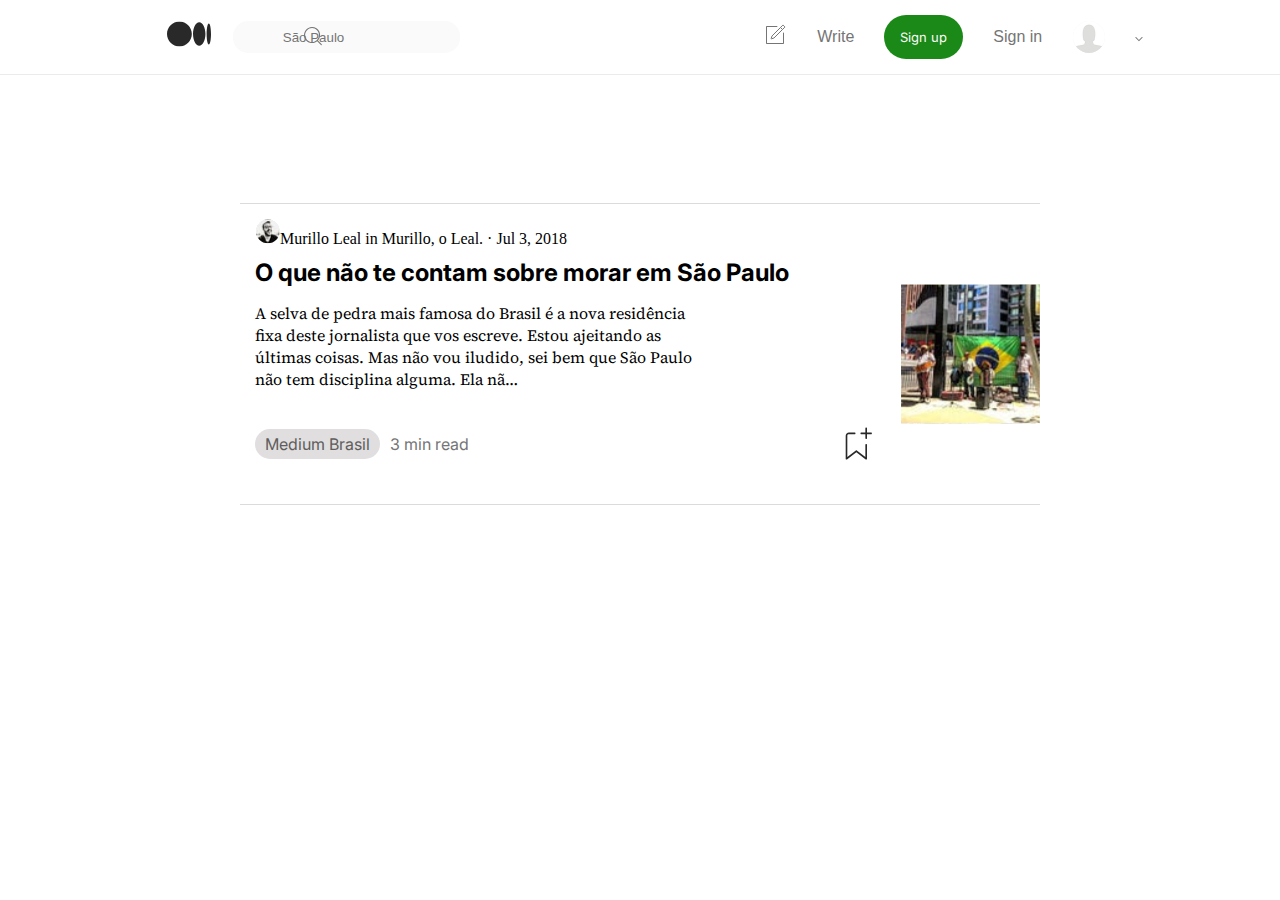
==== index.html @ 1f16e7f2 "trocando nome do index" ====
<!DOCTYPE html>
<html lang="en">

<head>
    <meta charset="UTF-8">
    <meta http-equiv="X-UA-Compatible" content="IE=edge">
    <meta name="viewport" content="width=device-width, initial-scale=1.0">
    <title>Document</title>
    <link rel="stylesheet" href="style.css">
    <link rel="preconnect" href="https://fonts.googleapis.com">
    <link rel="preconnect" href="https://fonts.gstatic.com" crossorigin>
    <link href="https://fonts.googleapis.com/css2?family=Inter:wght@100;200;300;400;500;600;700;800;900&display=swap">
    <link rel="preconnect" href="https://fonts.googleapis.com">
    <link rel="preconnect" href="https://fonts.gstatic.com" crossorigin>
    <link
        href="https://fonts.googleapis.com/css2?family=Inter:wght@100;200;300;400;500;600;700;800;900&family=Source+Serif+4:ital,wght@0,200;0,300;0,400;0,500;0,600;0,700;0,800;0,900;1,200;1,300;1,400;1,500;1,600;1,700;1,800;1,900&display=swap"
        rel="stylesheet">
</head>

<body>
    <header class="header">
        <div class="logo_box">
            <a class="logo" href="./header.html" target="_blank"><img src="./assets/logo.svg" alt=""></a>
            <input type="text" placeholder="São Paulo">
            <a class="lupa" href="./header.html" target="_blank"><img src="./assets/lupa.svg" alt=""></a>
        </div>
        <nav class="nav">
            <ul class="menu">
                <a class="lapis" href="./header.html" target="_blank"><img src="./assets/lapis.svg" alt=""></a>
                <li><a class="menuitem" href="#">Write</a></li>
                <button class="button" href="#">Sign up</button>
                <li><a class="menuitem" href="#">Sign in</a></li>
                <a class="usuario" href="./header.html" target="_blank"><img src="./assets/usuario.svg" alt=""></a>
                <a class="setinha" href="./header.html" target="_blank"><img src="./assets/setinha.svg" alt=""></a>
            </ul>
        </nav>
    </header>
    <section class="card">
        <div class="content">
            <div class="perfil"><a href="./section.html" target="_blank"><img src="./assets/perfil.svg" alt=""></a>Murillo
                Leal
                in Murillo, o Leal. · Jul 3, 2018
            </div>
            <div>
                <h2 class="title">O que não te contam sobre morar em São Paulo</h2>
                <p class="informação">A selva de pedra mais famosa do Brasil é a nova residência fixa deste
                    jornalista que vos escreve. Estou ajeitando as últimas coisas. Mas não
                    vou iludido, sei bem que São Paulo não tem disciplina alguma. Ela nã…
                </p>
            </div>
            <div class="rodapé">
                <ul class="l">
                    <li class="botao"> Medium Brasil </li>
                    <li class="minutos">3 min read</li>
                </ul>
                <img src="./assets/adicionar.svg" alt="logo da bandeira">
            </div>
        </div>
        <div class="bandeira">
            <img src="./assets/bandeira.svg" alt="imagem da bandeira do Brasil">
        </div>
    </section>


</body>

</html>
---- style.css ----
body {
    background-color: rgb(255, 255, 255);
    box-sizing: border-box;
}
* {
    padding: 0;
    margin: 0;
}
.header {
    display: flex;
    align-items: center;
    justify-content: space-around;
    padding: 15px 15px;
    width: 100%;
    border-bottom: 1px solid #EBEBEB;
}
.menu {
    display: flex;
    gap: 30px;
    list-style: none;
    align-items: center;
}
.menuitem {
    color: #757575;
    font-family: 'Rubik', sans-serif;
    text-decoration: none;
}
.nav {
    display: flex;
    align-items: center;
    gap: 40px;
}
.usuario {
    display: flex;
    justify-content: end;
}
input {
    border: none;
    background-color: #fafafa;
    border-radius: 15px;
    height: 32px;
    position: relative;
    padding-left: 50px;
}
.lupa {
    color: gray;
    position: absolute;
    top: 28px;
    left: 480px;
    width: 6px;
    top: 24px;
    margin-left: -9px;
    left: 310px;
}
.logo_box {
    display: flex;
    align-items: flex-start;
    gap: 22px;
}
.button {
    align-items: center;
    padding: 14px 16px;
    border: 1px;
    background-color: #1A8917;
    color: #fafafa;
    font-family: 'inter', sans-serif;
    text-decoration: none;
    border-radius: 23px;
    font-weight: 400;
    font-size: 13px;
    cursor: pointer;
}
.anotação {
    display: flex;
    align-items: center;

}
.content {
    display: flex;
    flex-direction: column;
    justify-content: space-around;
    padding: 15px 15px;
    width: 100%;
}
.card {
    background: white;
    width: 100%;
    max-width: 800px;
    height: 300px;
    display: flex;
    justify-content: flex-start;
    align-items: flex-start;
    margin: 10% auto;
    border-top: 1px solid #dbdbdb;
    border-bottom: 1px solid #dbdbdb;
}
.author {
    display: flex;
    justify-content: flex-start;
    padding-right: 335px;
    padding-top: 15px;
    gap: 5px;

}
.title {
    display: flex;
    justify-content: flex-start;
    padding-top: 10px;
    font-family: 'Inter', sans-serif;
}
.bandeira {
    display: flex;
    justify-content: center;
    padding: 60px 0;
    width: 140px;
    height: 140px;
    align-self: center;
}
.informação {
    display: flex;
    justify-content: flex-start;
    padding-top: 15px;
    height: 125px;
    width: 450px;
    font-family: 'Source Serif 4', serif;
}
.rodapé {
    display: flex;
    align-items: center;
    justify-content: space-between;
    width: 98%;
}
.botao {
    display: flex;
    border: none;
    background-color: #e0dede;
    border-radius: 15px;
    padding: 5px 10px;
    color: #5f5d5d;
}
.l {
    list-style: none;
    display: flex;
    align-items: center;
    gap: 10px;
    font-family: 'Inter', sans-serif;
}
.minutos {
    color: #757575;

    font-size: 16px;
    font-weight: 400;
    line-height: 20px;
    letter-spacing: 0em;
    text-align: left;
}
.titulo{
    display: flex;
    align-items: center;
    padding-top: 10px;
    font-family: 'Inter', sans-serif;
    font-weight: 700;
    size: 39px;
    line-height: 52px;
    letter-spacing:-0.46px ;
}
.container{
    width: 100%;
    max-width: 1100px;
    margin: 0 auto;

}
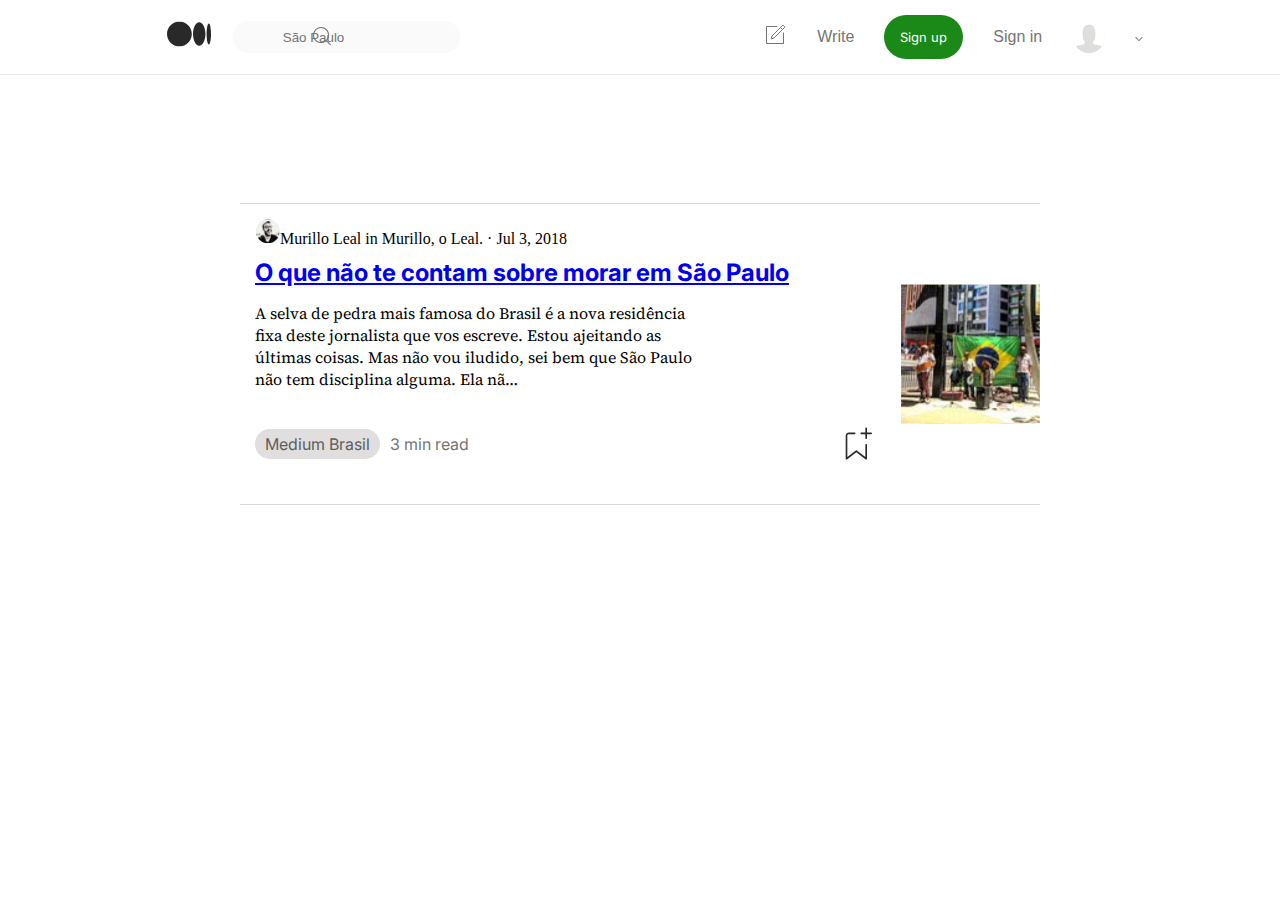
==== commit 3e18960d: "link" ====
--- a/index.html
+++ b/index.html
@@ -42,7 +42,7 @@
                 in Murillo, o Leal. · Jul 3, 2018
             </div>
             <div>
-                <h2 class="title">O que não te contam sobre morar em São Paulo</h2>
+                <h2 class="title"><a href="./noticia.html">O que não te contam sobre morar em São Paulo</a></h2>
                 <p class="informação">A selva de pedra mais famosa do Brasil é a nova residência fixa deste
                     jornalista que vos escreve. Estou ajeitando as últimas coisas. Mas não
                     vou iludido, sei bem que São Paulo não tem disciplina alguma. Ela nã…
--- a/style.css
+++ b/style.css
@@ -49,7 +49,7 @@
     left: 480px;
     width: 6px;
     top: 24px;
-    margin-left: -9px;
+    margin-left: 100;
     left: 310px;
 }
 .logo_box {
